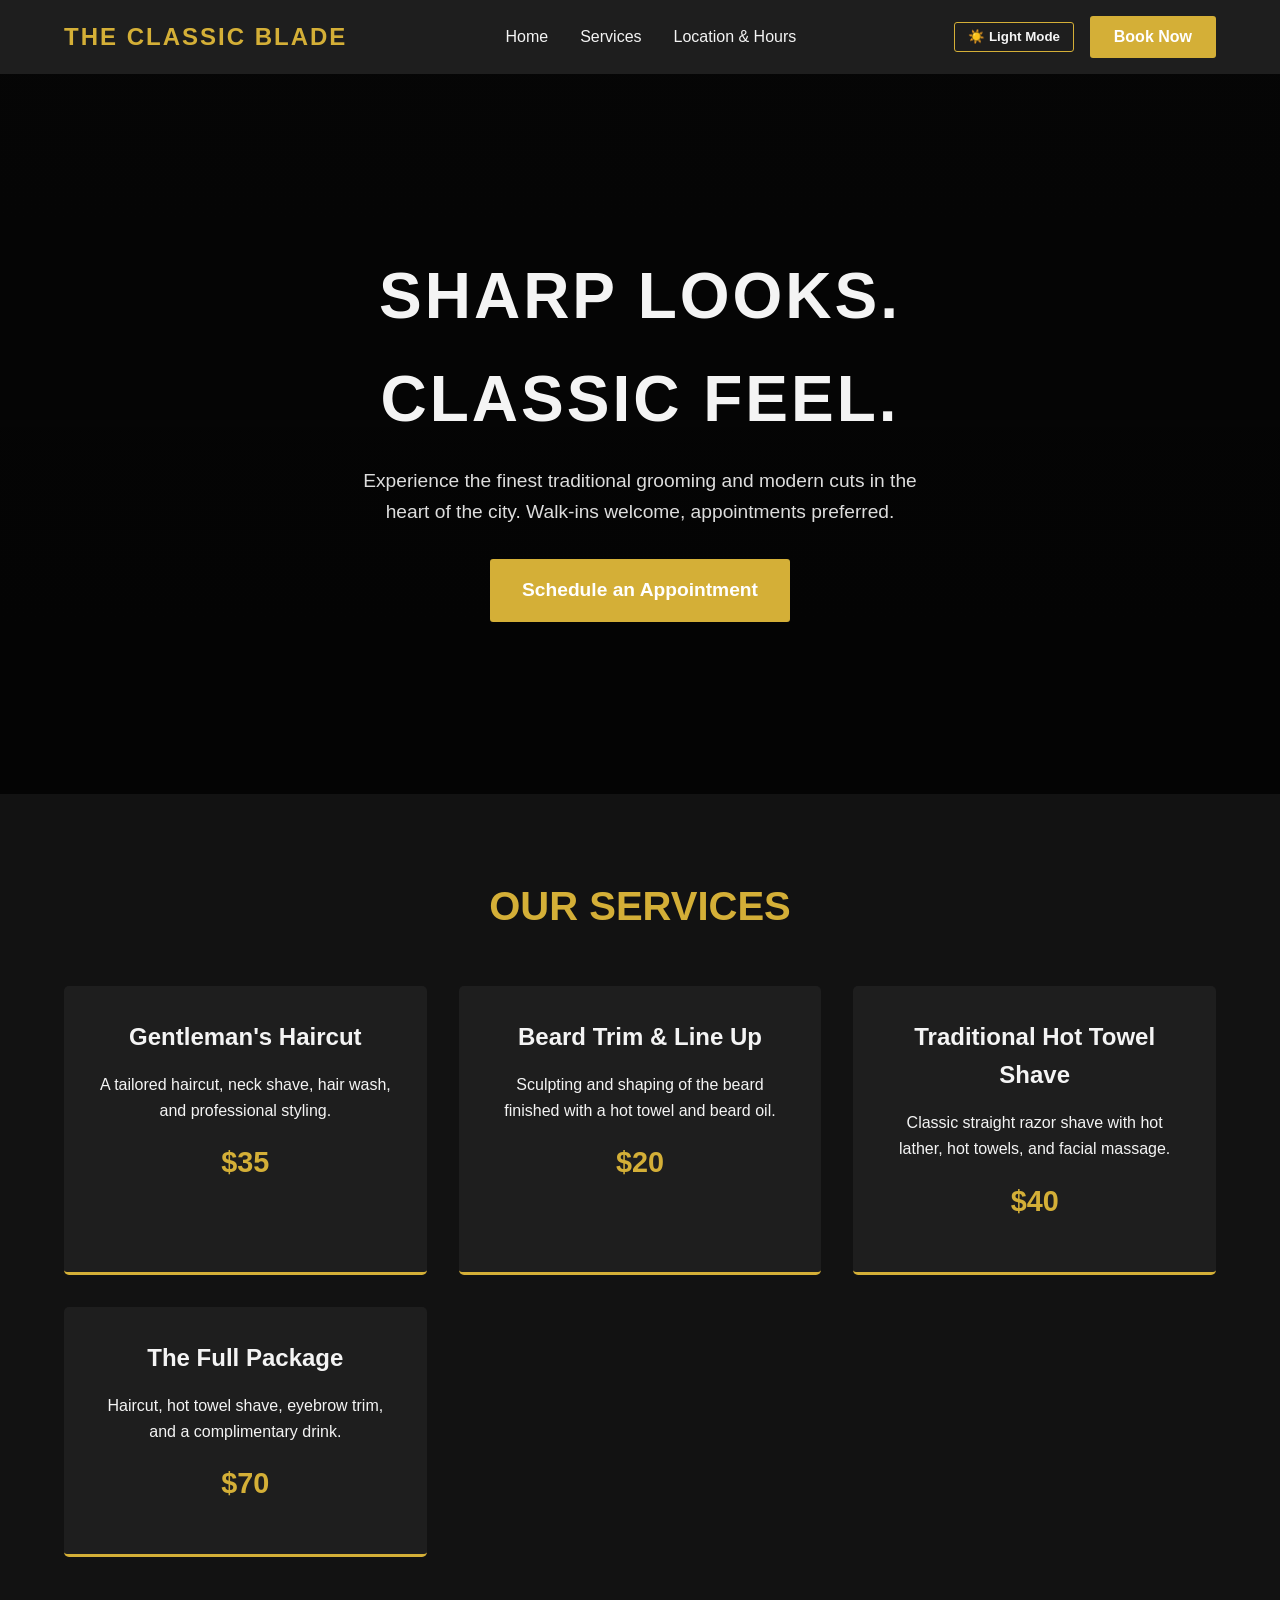
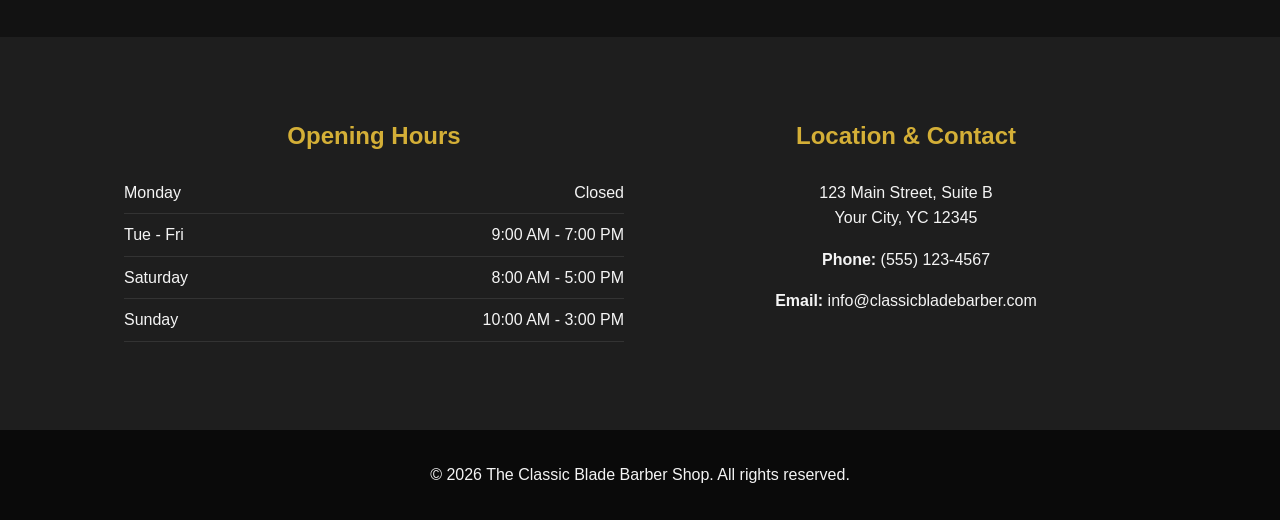
==== barber.html @ c90bcf17 "Add files via upload" ====
<!DOCTYPE html>
<html lang="en">
<head>
    <meta charset="UTF-8">
    <meta name="viewport" content="width=device-width, initial-scale=1.0">
    <title>The Classic Blade | Barber Shop</title>
    <style>
        /* CSS Styles */
        :root {
            /* Default Dark Mode Colors */
            --primary-bg: #121212;
            --secondary-bg: #1e1e1e;
            --text-main: #f4f4f4;
            --accent-gold: #d4af37;
            --footer-bg: #0a0a0a;
            --border-color: #333;
        }

        /* Light Mode Colors */
        body.light-mode {
            --primary-bg: #ffffff;
            --secondary-bg: #f9f9f9;
            --text-main: #222222;
            --accent-gold: #b5952f; /* Slightly darker gold for readability */
            --footer-bg: #e0e0e0;
            --border-color: #ccc;
        }

        * {
            margin: 0;
            padding: 0;
            box-sizing: border-box;
            font-family: 'Segoe UI', Tahoma, Geneva, Verdana, sans-serif;
        }

        body {
            background-color: var(--primary-bg);
            color: var(--text-main);
            line-height: 1.6;
            transition: background-color 0.3s, color 0.3s;
        }

        /* Navigation */
        header {
            background-color: var(--secondary-bg);
            padding: 1rem 5%;
            display: flex;
            justify-content: space-between;
            align-items: center;
            position: sticky;
            top: 0;
            z-index: 100;
            transition: background-color 0.3s;
        }

        .logo {
            font-size: 1.5rem;
            font-weight: bold;
            color: var(--accent-gold);
            text-transform: uppercase;
            letter-spacing: 2px;
        }

        nav ul {
            list-style: none;
            display: flex;
            gap: 2rem;
            align-items: center;
        }

        nav a {
            color: var(--text-main);
            text-decoration: none;
            font-weight: 500;
            transition: color 0.3s;
        }

        nav a:hover {
            color: var(--accent-gold);
        }

        .actions {
            display: flex;
            gap: 1rem;
            align-items: center;
        }

        /* Theme Toggle Button */
        #theme-toggle {
            background: transparent;
            border: 1px solid var(--accent-gold);
            color: var(--text-main);
            padding: 0.4rem 0.8rem;
            cursor: pointer;
            border-radius: 3px;
            font-weight: bold;
            transition: all 0.3s;
        }

        #theme-toggle:hover {
            background-color: var(--accent-gold);
            color: #fff;
        }

        .book-btn {
            background-color: var(--accent-gold);
            color: #fff;
            padding: 0.5rem 1.5rem;
            text-decoration: none;
            font-weight: bold;
            border-radius: 3px;
            transition: background-color 0.3s;
        }

        .book-btn:hover {
            background-color: #8f7520;
        }

        /* Hero Section */
        .hero {
            height: 80vh;
            display: flex;
            flex-direction: column;
            justify-content: center;
            align-items: center;
            text-align: center;
            /* Added a slightly darker overlay so white text always pops on the image */
            background: linear-gradient(rgba(0, 0, 0, 0.7), rgba(0, 0, 0, 0.8)), 
                        url('https://images.unsplash.com/photo-1585747860715-2ba37e788b70?ixlib=rb-4.0.3&auto=format&fit=crop&w=1920&q=80') center/cover;
            padding: 0 20px;
            color: #f4f4f4; /* Force white text on hero */
        }

        .hero h1 {
            font-size: 4rem;
            margin-bottom: 1rem;
            text-transform: uppercase;
            letter-spacing: 3px;
        }

        .hero p {
            font-size: 1.2rem;
            margin-bottom: 2rem;
            max-width: 600px;
            color: #ddd;
        }

        /* Services Section */
        .services {
            padding: 5rem 5%;
            background-color: var(--primary-bg);
            transition: background-color 0.3s;
        }

        .section-title {
            text-align: center;
            font-size: 2.5rem;
            color: var(--accent-gold);
            margin-bottom: 3rem;
            text-transform: uppercase;
        }

        .service-grid {
            display: grid;
            grid-template-columns: repeat(auto-fit, minmax(300px, 1fr));
            gap: 2rem;
            max-width: 1200px;
            margin: 0 auto;
        }

        .service-card {
            background-color: var(--secondary-bg);
            padding: 2rem;
            border-radius: 5px;
            text-align: center;
            border-bottom: 3px solid var(--accent-gold);
            transition: background-color 0.3s;
        }

        .service-card h3 {
            font-size: 1.5rem;
            margin-bottom: 1rem;
        }

        .price {
            font-size: 1.8rem;
            color: var(--accent-gold);
            font-weight: bold;
            margin: 1rem 0;
        }

        /* Info Section */
        .info-section {
            display: flex;
            flex-wrap: wrap;
            background-color: var(--secondary-bg);
            padding: 5rem 5%;
            gap: 2rem;
            justify-content: center;
            transition: background-color 0.3s;
        }

        .info-box {
            flex: 1;
            min-width: 300px;
            max-width: 500px;
            text-align: center;
        }

        .info-box h3 {
            color: var(--accent-gold);
            margin-bottom: 1.5rem;
            font-size: 1.5rem;
        }

        .info-box ul {
            list-style: none;
        }

        .info-box li {
            margin-bottom: 0.5rem;
            display: flex;
            justify-content: space-between;
            border-bottom: 1px solid var(--border-color);
            padding-bottom: 0.5rem;
            transition: border-color 0.3s;
        }

        /* Footer */
        footer {
            text-align: center;
            padding: 2rem;
            background-color: var(--footer-bg);
            color: var(--text-main);
            transition: background-color 0.3s, color 0.3s;
        }

        /* Mobile Responsiveness */
        @media (max-width: 768px) {
            nav ul {
                display: none;
            }
            .hero h1 {
                font-size: 2.5rem;
            }
        }
    </style>
</head>
<body>

    <header>
        <div class="logo">The Classic Blade</div>
        <nav>
            <ul>
                <li><a href="#home">Home</a></li>
                <li><a href="#services">Services</a></li>
                <li><a href="#info">Location & Hours</a></li>
            </ul>
        </nav>
        <div class="actions">
            <button id="theme-toggle">☀️ Light Mode</button>
            <a href="#book" class="book-btn">Book Now</a>
        </div>
    </header>

    <section class="hero" id="home">
        <h1>Sharp Looks. <br>Classic Feel.</h1>
        <p>Experience the finest traditional grooming and modern cuts in the heart of the city. Walk-ins welcome, appointments preferred.</p>
        <a href="#book" class="book-btn" style="font-size: 1.2rem; padding: 1rem 2rem;">Schedule an Appointment</a>
    </section>

    <section class="services" id="services">
        <h2 class="section-title">Our Services</h2>
        <div class="service-grid">
            
            <div class="service-card">
                <h3>Gentleman's Haircut</h3>
                <p>A tailored haircut, neck shave, hair wash, and professional styling.</p>
                <div class="price">$35</div>
            </div>

            <div class="service-card">
                <h3>Beard Trim & Line Up</h3>
                <p>Sculpting and shaping of the beard finished with a hot towel and beard oil.</p>
                <div class="price">$20</div>
            </div>

            <div class="service-card">
                <h3>Traditional Hot Towel Shave</h3>
                <p>Classic straight razor shave with hot lather, hot towels, and facial massage.</p>
                <div class="price">$40</div>
            </div>

            <div class="service-card">
                <h3>The Full Package</h3>
                <p>Haircut, hot towel shave, eyebrow trim, and a complimentary drink.</p>
                <div class="price">$70</div>
            </div>

        </div>
    </section>

    <section class="info-section" id="info">
        <div class="info-box">
            <h3>Opening Hours</h3>
            <ul>
                <li><span>Monday</span> <span>Closed</span></li>
                <li><span>Tue - Fri</span> <span>9:00 AM - 7:00 PM</span></li>
                <li><span>Saturday</span> <span>8:00 AM - 5:00 PM</span></li>
                <li><span>Sunday</span> <span>10:00 AM - 3:00 PM</span></li>
            </ul>
        </div>

        <div class="info-box">
            <h3>Location & Contact</h3>
            <p style="margin-bottom: 1rem;">123 Main Street, Suite B<br>Your City, YC 12345</p>
            <p style="margin-bottom: 1rem;"><strong>Phone:</strong> (555) 123-4567</p>
            <p><strong>Email:</strong> info@classicbladebarber.com</p>
        </div>
    </section>

    <footer>
        <p>&copy; 2026 The Classic Blade Barber Shop. All rights reserved.</p>
    </footer>

    <script>
        const toggleBtn = document.getElementById('theme-toggle');
        const body = document.body;

        // 1. Check if the user previously chose light mode
        if (localStorage.getItem('theme') === 'light') {
            body.classList.add('light-mode');
            toggleBtn.textContent = '🌙 Dark Mode';
        }

        // 2. Listen for clicks on the toggle button
        toggleBtn.addEventListener('click', () => {
            // Toggle the 'light-mode' class on the body
            body.classList.toggle('light-mode');
            
            // Update the button text and save preference
            if (body.classList.contains('light-mode')) {
                localStorage.setItem('theme', 'light');
                toggleBtn.textContent = '🌙 Dark Mode';
            } else {
                localStorage.setItem('theme', 'dark');
                toggleBtn.textContent = '☀️ Light Mode';
            }
        });
    </script>
</body>
</html>
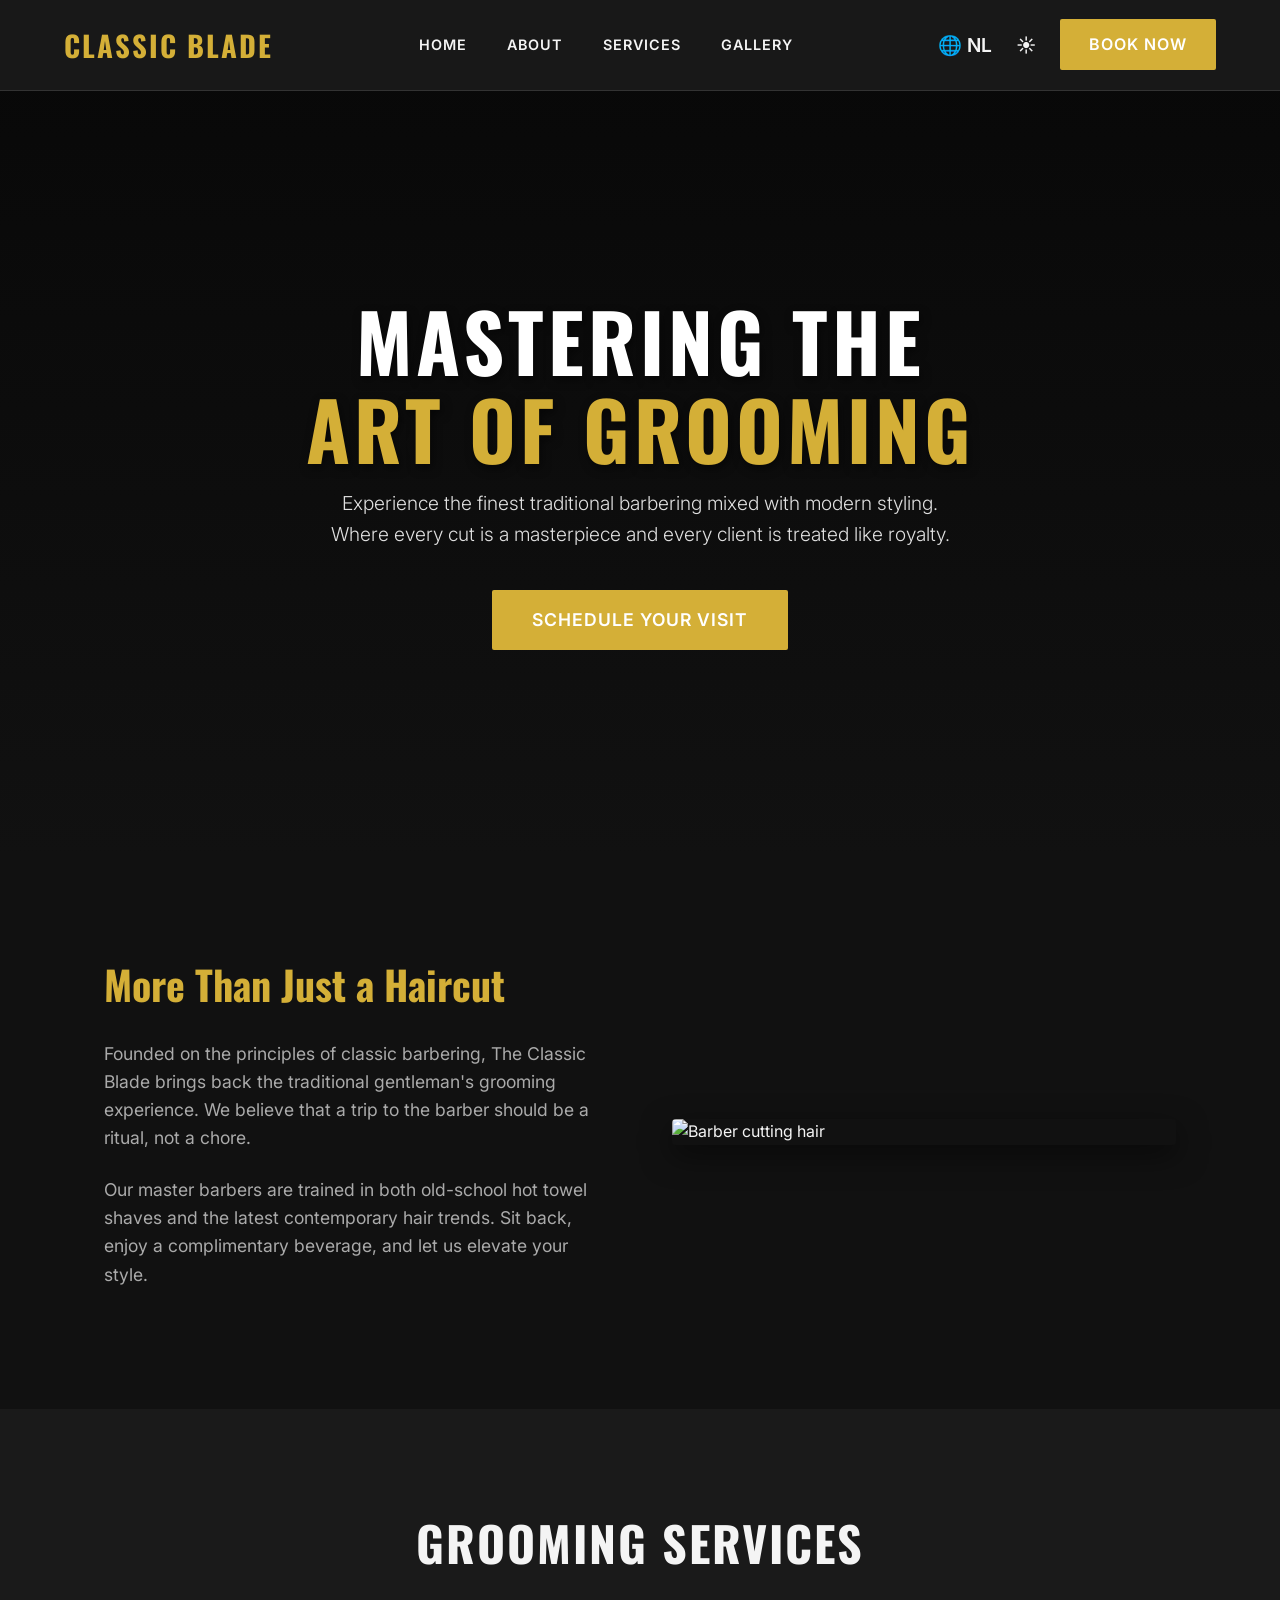
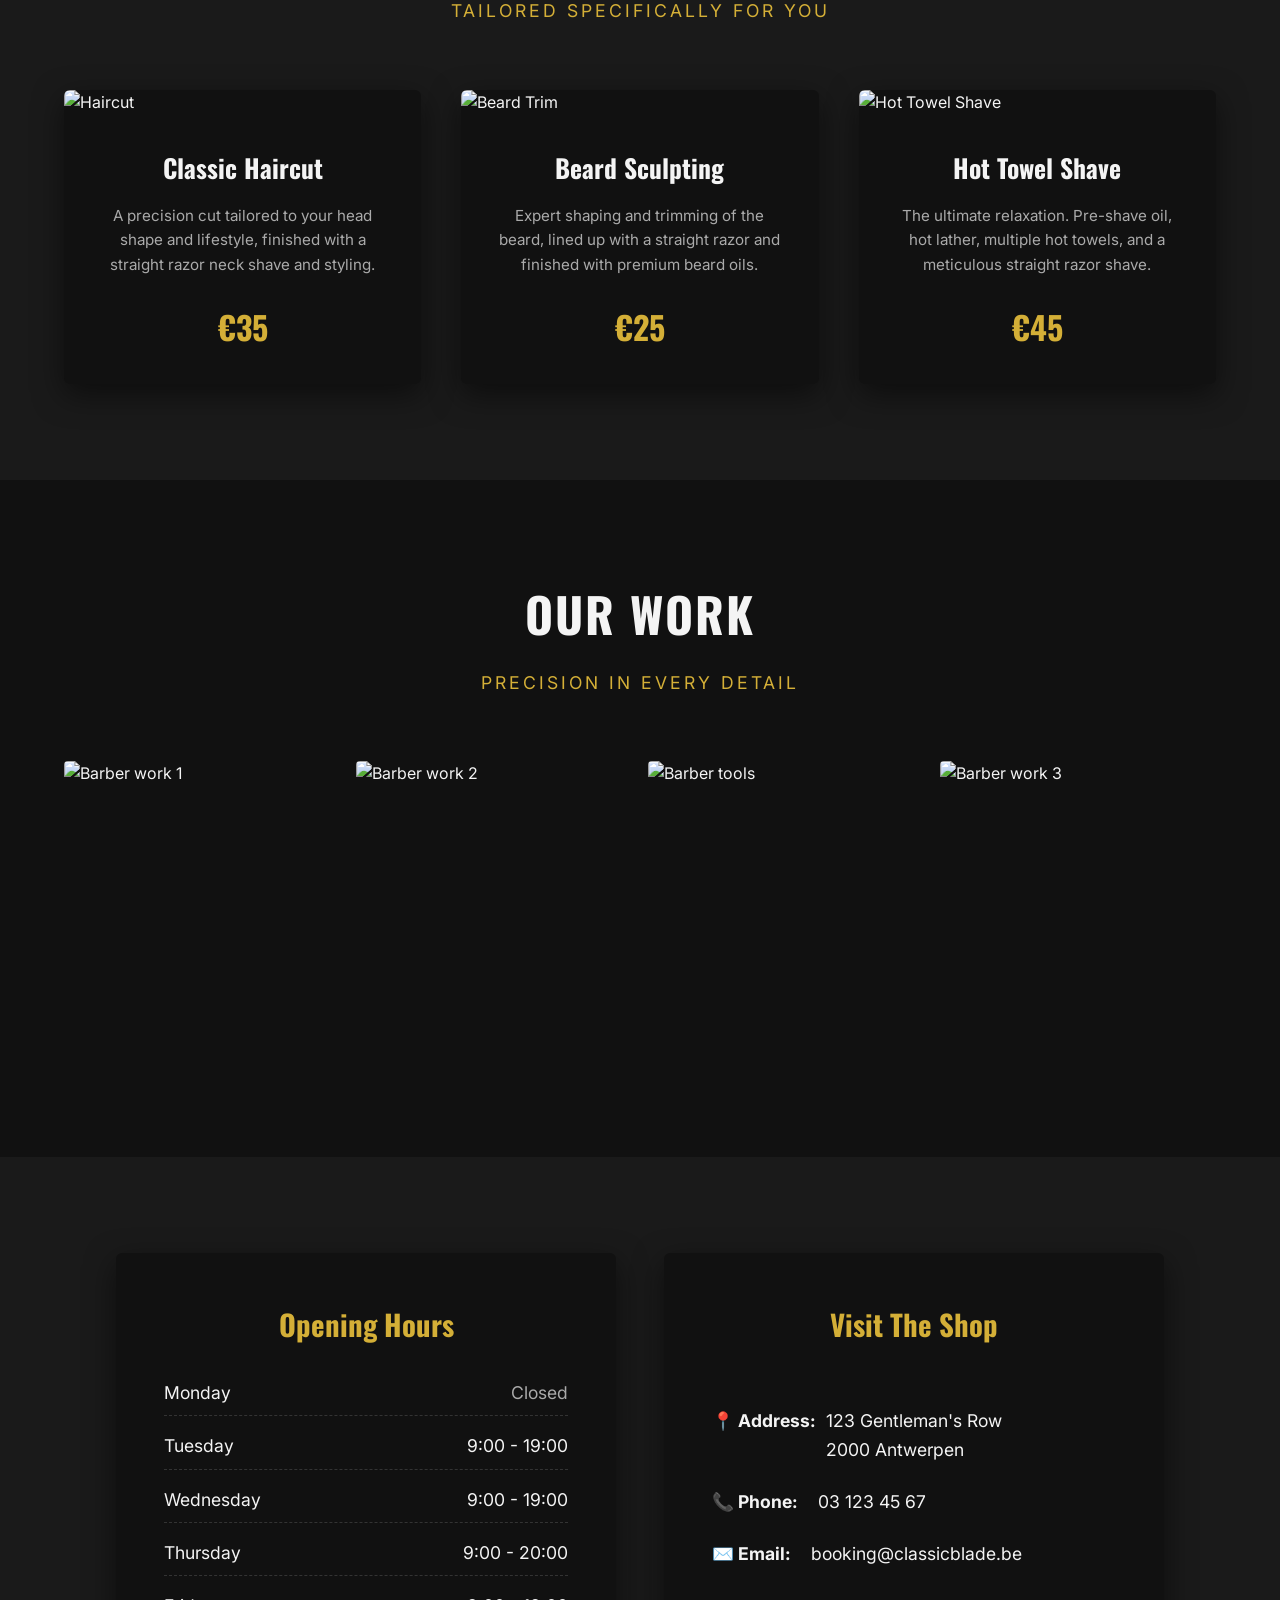
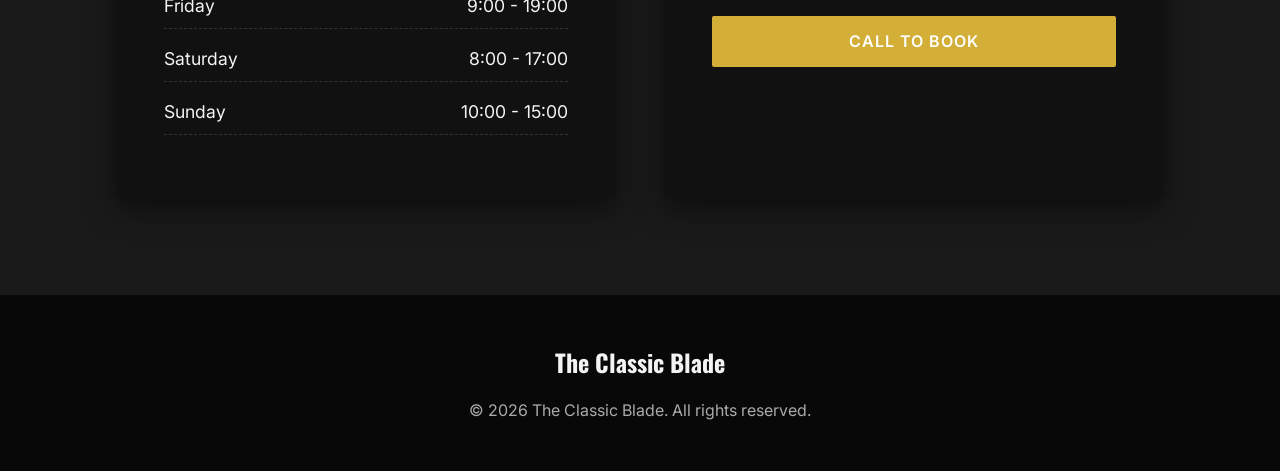
==== commit 038d99cf: "barber.html" ====
--- a/barber.html
+++ b/barber.html
@@ -3,59 +3,81 @@
 <head>
     <meta charset="UTF-8">
     <meta name="viewport" content="width=device-width, initial-scale=1.0">
-    <title>The Classic Blade | Barber Shop</title>
+    <title>The Classic Blade | Premium Grooming</title>
+    
+    <link rel="preconnect" href="https://fonts.googleapis.com">
+    <link rel="preconnect" href="https://fonts.gstatic.com" crossorigin>
+    <link href="https://fonts.googleapis.com/css2?family=Inter:wght@300;400;600&family=Oswald:wght@400;500;700&display=swap" rel="stylesheet">
+
     <style>
         /* CSS Styles */
         :root {
             /* Default Dark Mode Colors */
-            --primary-bg: #121212;
-            --secondary-bg: #1e1e1e;
+            --primary-bg: #111111;
+            --secondary-bg: #1a1a1a;
             --text-main: #f4f4f4;
+            --text-muted: #aaaaaa;
             --accent-gold: #d4af37;
-            --footer-bg: #0a0a0a;
+            --footer-bg: #080808;
             --border-color: #333;
+            --card-shadow: 0 10px 30px rgba(0, 0, 0, 0.5);
+            --glass-bg: rgba(26, 26, 26, 0.85);
         }
 
         /* Light Mode Colors */
         body.light-mode {
-            --primary-bg: #ffffff;
-            --secondary-bg: #f9f9f9;
+            --primary-bg: #f8f9fa;
+            --secondary-bg: #ffffff;
             --text-main: #222222;
-            --accent-gold: #b5952f; /* Slightly darker gold for readability */
-            --footer-bg: #e0e0e0;
-            --border-color: #ccc;
+            --text-muted: #555555;
+            --accent-gold: #b5952f; 
+            --footer-bg: #e9ecef;
+            --border-color: #dddddd;
+            --card-shadow: 0 10px 30px rgba(0, 0, 0, 0.08);
+            --glass-bg: rgba(255, 255, 255, 0.85);
         }
 
         * {
             margin: 0;
             padding: 0;
             box-sizing: border-box;
-            font-family: 'Segoe UI', Tahoma, Geneva, Verdana, sans-serif;
+        }
+
+        html {
+            scroll-behavior: smooth;
         }
 
         body {
+            font-family: 'Inter', sans-serif;
             background-color: var(--primary-bg);
             color: var(--text-main);
             line-height: 1.6;
             transition: background-color 0.3s, color 0.3s;
         }
 
-        /* Navigation */
+        h1, h2, h3, .logo {
+            font-family: 'Oswald', sans-serif;
+        }
+
+        /* Glassmorphism Navigation */
         header {
-            background-color: var(--secondary-bg);
-            padding: 1rem 5%;
+            background-color: var(--glass-bg);
+            backdrop-filter: blur(10px);
+            -webkit-backdrop-filter: blur(10px);
+            padding: 1.2rem 5%;
             display: flex;
             justify-content: space-between;
             align-items: center;
             position: sticky;
             top: 0;
-            z-index: 100;
-            transition: background-color 0.3s;
+            z-index: 1000;
+            border-bottom: 1px solid var(--border-color);
+            transition: all 0.3s ease;
         }
 
         .logo {
-            font-size: 1.5rem;
-            font-weight: bold;
+            font-size: 1.8rem;
+            font-weight: 700;
             color: var(--accent-gold);
             text-transform: uppercase;
             letter-spacing: 2px;
@@ -64,14 +86,17 @@
         nav ul {
             list-style: none;
             display: flex;
-            gap: 2rem;
+            gap: 2.5rem;
             align-items: center;
         }
 
         nav a {
             color: var(--text-main);
             text-decoration: none;
-            font-weight: 500;
+            font-weight: 600;
+            text-transform: uppercase;
+            font-size: 0.9rem;
+            letter-spacing: 1px;
             transition: color 0.3s;
         }
 
@@ -81,272 +106,500 @@
 
         .actions {
             display: flex;
-            gap: 1rem;
+            gap: 1.5rem;
             align-items: center;
         }
 
-        /* Theme Toggle Button */
-        #theme-toggle {
+        /* Header Icon Buttons (Theme & Lang) */
+        .icon-btn {
             background: transparent;
-            border: 1px solid var(--accent-gold);
+            border: none;
             color: var(--text-main);
-            padding: 0.4rem 0.8rem;
             cursor: pointer;
-            border-radius: 3px;
-            font-weight: bold;
-            transition: all 0.3s;
-        }
-
-        #theme-toggle:hover {
+            font-size: 1.2rem;
+            font-weight: 600;
+            font-family: 'Inter', sans-serif;
+            transition: transform 0.3s, color 0.3s;
+            display: flex;
+            align-items: center;
+            gap: 5px;
+        }
+
+        .icon-btn:hover {
+            transform: scale(1.1);
+            color: var(--accent-gold);
+        }
+
+        .btn {
             background-color: var(--accent-gold);
             color: #fff;
-        }
-
-        .book-btn {
-            background-color: var(--accent-gold);
-            color: #fff;
-            padding: 0.5rem 1.5rem;
+            padding: 0.8rem 1.8rem;
             text-decoration: none;
-            font-weight: bold;
-            border-radius: 3px;
-            transition: background-color 0.3s;
-        }
-
-        .book-btn:hover {
-            background-color: #8f7520;
+            font-weight: 600;
+            text-transform: uppercase;
+            letter-spacing: 1px;
+            border-radius: 2px;
+            transition: background-color 0.3s, transform 0.3s;
+            display: inline-block;
+            border: none;
+            cursor: pointer;
+        }
+
+        .btn:hover {
+            background-color: #a38222;
+            transform: translateY(-2px);
         }
 
         /* Hero Section */
         .hero {
-            height: 80vh;
+            height: 85vh;
             display: flex;
             flex-direction: column;
             justify-content: center;
             align-items: center;
             text-align: center;
-            /* Added a slightly darker overlay so white text always pops on the image */
-            background: linear-gradient(rgba(0, 0, 0, 0.7), rgba(0, 0, 0, 0.8)), 
-                        url('https://images.unsplash.com/photo-1585747860715-2ba37e788b70?ixlib=rb-4.0.3&auto=format&fit=crop&w=1920&q=80') center/cover;
+            background: linear-gradient(rgba(0, 0, 0, 0.5), rgba(17, 17, 17, 0.9)), 
+                        url('https://images.unsplash.com/photo-1585747860715-2ba37e788b70?ixlib=rb-4.0.3&auto=format&fit=crop&w=1920&q=80') center/cover fixed;
             padding: 0 20px;
-            color: #f4f4f4; /* Force white text on hero */
+            color: #ffffff;
         }
 
         .hero h1 {
-            font-size: 4rem;
+            font-size: 5rem;
             margin-bottom: 1rem;
             text-transform: uppercase;
-            letter-spacing: 3px;
+            letter-spacing: 4px;
+            line-height: 1.1;
+            text-shadow: 2px 4px 10px rgba(0,0,0,0.5);
         }
 
         .hero p {
             font-size: 1.2rem;
-            margin-bottom: 2rem;
-            max-width: 600px;
-            color: #ddd;
-        }
-
-        /* Services Section */
-        .services {
-            padding: 5rem 5%;
-            background-color: var(--primary-bg);
-            transition: background-color 0.3s;
-        }
+            margin-bottom: 2.5rem;
+            max-width: 650px;
+            font-weight: 300;
+            color: #e0e0e0;
+        }
+
+        /* Section Global */
+        section { padding: 6rem 5%; }
 
         .section-title {
             text-align: center;
+            font-size: 3rem;
+            color: var(--text-main);
+            margin-bottom: 1rem;
+            text-transform: uppercase;
+            letter-spacing: 2px;
+        }
+
+        .section-subtitle {
+            text-align: center;
+            color: var(--accent-gold);
+            font-size: 1.1rem;
+            text-transform: uppercase;
+            letter-spacing: 3px;
+            margin-bottom: 4rem;
+        }
+
+        /* About Section */
+        .about {
+            display: flex;
+            align-items: center;
+            gap: 4rem;
+            max-width: 1200px;
+            margin: 0 auto;
+        }
+
+        .about-text { flex: 1; }
+
+        .about-text h2 {
             font-size: 2.5rem;
+            margin-bottom: 1.5rem;
             color: var(--accent-gold);
-            margin-bottom: 3rem;
-            text-transform: uppercase;
-        }
+        }
+
+        .about-text p {
+            color: var(--text-muted);
+            margin-bottom: 1.5rem;
+            font-size: 1.1rem;
+        }
+
+        .about-img {
+            flex: 1;
+            border-radius: 4px;
+            overflow: hidden;
+            box-shadow: var(--card-shadow);
+        }
+
+        .about-img img {
+            width: 100%;
+            height: auto;
+            display: block;
+            transition: transform 0.5s;
+        }
+
+        .about-img:hover img { transform: scale(1.05); }
+
+        /* Services Section */
+        .services { background-color: var(--secondary-bg); }
 
         .service-grid {
             display: grid;
-            grid-template-columns: repeat(auto-fit, minmax(300px, 1fr));
-            gap: 2rem;
+            grid-template-columns: repeat(auto-fit, minmax(280px, 1fr));
+            gap: 2.5rem;
             max-width: 1200px;
             margin: 0 auto;
         }
 
         .service-card {
-            background-color: var(--secondary-bg);
+            background-color: var(--primary-bg);
+            border-radius: 6px;
+            overflow: hidden;
+            box-shadow: var(--card-shadow);
+            transition: transform 0.3s, box-shadow 0.3s;
+        }
+
+        .service-card:hover {
+            transform: translateY(-10px);
+            box-shadow: 0 15px 40px rgba(0, 0, 0, 0.6);
+        }
+
+        body.light-mode .service-card:hover { box-shadow: 0 15px 40px rgba(0, 0, 0, 0.15); }
+
+        .service-img {
+            height: 200px;
+            width: 100%;
+            object-fit: cover;
+        }
+
+        .service-content {
             padding: 2rem;
-            border-radius: 5px;
             text-align: center;
-            border-bottom: 3px solid var(--accent-gold);
-            transition: background-color 0.3s;
-        }
-
-        .service-card h3 {
-            font-size: 1.5rem;
+        }
+
+        .service-content h3 {
+            font-size: 1.6rem;
             margin-bottom: 1rem;
         }
 
+        .service-content p {
+            color: var(--text-muted);
+            font-size: 0.95rem;
+            margin-bottom: 1.5rem;
+        }
+
         .price {
-            font-size: 1.8rem;
+            font-size: 2rem;
             color: var(--accent-gold);
-            font-weight: bold;
-            margin: 1rem 0;
-        }
+            font-family: 'Oswald', sans-serif;
+            font-weight: 700;
+        }
+
+        /* Gallery Section */
+        .gallery-grid {
+            display: grid;
+            grid-template-columns: repeat(auto-fit, minmax(250px, 1fr));
+            gap: 1rem;
+            max-width: 1200px;
+            margin: 0 auto;
+        }
+
+        .gallery-item {
+            position: relative;
+            overflow: hidden;
+            border-radius: 4px;
+            height: 300px;
+        }
+
+        .gallery-item img {
+            width: 100%;
+            height: 100%;
+            object-fit: cover;
+            transition: transform 0.5s;
+        }
+
+        .gallery-item:hover img { transform: scale(1.1); }
 
         /* Info Section */
         .info-section {
             display: flex;
             flex-wrap: wrap;
             background-color: var(--secondary-bg);
-            padding: 5rem 5%;
-            gap: 2rem;
+            gap: 3rem;
             justify-content: center;
-            transition: background-color 0.3s;
+            max-width: 100%;
         }
 
         .info-box {
             flex: 1;
             min-width: 300px;
             max-width: 500px;
-            text-align: center;
+            background-color: var(--primary-bg);
+            padding: 3rem;
+            border-radius: 6px;
+            box-shadow: var(--card-shadow);
         }
 
         .info-box h3 {
             color: var(--accent-gold);
+            margin-bottom: 2rem;
+            font-size: 1.8rem;
+            text-align: center;
+        }
+
+        .info-box ul { list-style: none; }
+
+        .info-box li {
+            margin-bottom: 1rem;
+            display: flex;
+            justify-content: space-between;
+            border-bottom: 1px dashed var(--border-color);
+            padding-bottom: 0.5rem;
+            font-size: 1.1rem;
+        }
+
+        .contact-details p {
             margin-bottom: 1.5rem;
-            font-size: 1.5rem;
-        }
-
-        .info-box ul {
-            list-style: none;
-        }
-
-        .info-box li {
-            margin-bottom: 0.5rem;
-            display: flex;
-            justify-content: space-between;
-            border-bottom: 1px solid var(--border-color);
-            padding-bottom: 0.5rem;
-            transition: border-color 0.3s;
+            font-size: 1.1rem;
+            display: flex;
+            align-items: center;
+            gap: 10px;
         }
 
         /* Footer */
         footer {
             text-align: center;
-            padding: 2rem;
+            padding: 3rem;
             background-color: var(--footer-bg);
-            color: var(--text-main);
-            transition: background-color 0.3s, color 0.3s;
+            color: var(--text-muted);
         }
 
         /* Mobile Responsiveness */
+        @media (max-width: 900px) {
+            .about { flex-direction: column; }
+            .hero h1 { font-size: 3.5rem; }
+        }
+
         @media (max-width: 768px) {
-            nav ul {
-                display: none;
+            nav ul { display: none; }
+            .actions { gap: 1rem; }
+            .btn {
+                padding: 0.6rem 1.2rem;
+                font-size: 0.9rem;
             }
-            .hero h1 {
-                font-size: 2.5rem;
-            }
+            .hero h1 { font-size: 2.8rem; }
+            .icon-btn span { display: none; } /* Hides 'NL' text on mobile, just shows globe */
         }
     </style>
 </head>
 <body>
 
     <header>
-        <div class="logo">The Classic Blade</div>
+        <div class="logo">Classic Blade</div>
         <nav>
             <ul>
-                <li><a href="#home">Home</a></li>
-                <li><a href="#services">Services</a></li>
-                <li><a href="#info">Location & Hours</a></li>
+                <li><a href="#home" data-i18n="nav_home">Home</a></li>
+                <li><a href="#about" data-i18n="nav_about">About</a></li>
+                <li><a href="#services" data-i18n="nav_services">Services</a></li>
+                <li><a href="#gallery" data-i18n="nav_gallery">Gallery</a></li>
             </ul>
         </nav>
         <div class="actions">
-            <button id="theme-toggle">☀️ Light Mode</button>
-            <a href="#book" class="book-btn">Book Now</a>
+            <button id="lang-toggle" class="icon-btn" title="Switch Language">🌐 <span>NL</span></button>
+            <button id="theme-toggle" class="icon-btn" title="Toggle Light/Dark Mode">☀️</button>
+            
+            <a href="#info" class="btn" data-i18n="nav_book">Book Now</a>
         </div>
     </header>
 
     <section class="hero" id="home">
-        <h1>Sharp Looks. <br>Classic Feel.</h1>
-        <p>Experience the finest traditional grooming and modern cuts in the heart of the city. Walk-ins welcome, appointments preferred.</p>
-        <a href="#book" class="book-btn" style="font-size: 1.2rem; padding: 1rem 2rem;">Schedule an Appointment</a>
+        <h1>
+            <span data-i18n="hero_title1">Mastering the</span> <br>
+            <span style="color: var(--accent-gold);" data-i18n="hero_title2">Art of Grooming</span>
+        </h1>
+        <p data-i18n="hero_desc">Experience the finest traditional barbering mixed with modern styling. Where every cut is a masterpiece and every client is treated like royalty.</p>
+        <a href="#info" class="btn" style="font-size: 1.1rem; padding: 1rem 2.5rem;" data-i18n="hero_btn">Schedule Your Visit</a>
     </section>
 
-    <section class="services" id="services">
-        <h2 class="section-title">Our Services</h2>
-        <div class="service-grid">
-            
-            <div class="service-card">
-                <h3>Gentleman's Haircut</h3>
-                <p>A tailored haircut, neck shave, hair wash, and professional styling.</p>
-                <div class="price">$35</div>
-            </div>
-
-            <div class="service-card">
-                <h3>Beard Trim & Line Up</h3>
-                <p>Sculpting and shaping of the beard finished with a hot towel and beard oil.</p>
-                <div class="price">$20</div>
-            </div>
-
-            <div class="service-card">
-                <h3>Traditional Hot Towel Shave</h3>
-                <p>Classic straight razor shave with hot lather, hot towels, and facial massage.</p>
-                <div class="price">$40</div>
-            </div>
-
-            <div class="service-card">
-                <h3>The Full Package</h3>
-                <p>Haircut, hot towel shave, eyebrow trim, and a complimentary drink.</p>
-                <div class="price">$70</div>
-            </div>
-
+    <section class="about" id="about">
+        <div class="about-text">
+            <h2 data-i18n="about_title">More Than Just a Haircut</h2>
+            <p data-i18n="about_p1">Founded on the principles of classic barbering, The Classic Blade brings back the traditional gentleman's grooming experience. We believe that a trip to the barber should be a ritual, not a chore.</p>
+            <p data-i18n="about_p2">Our master barbers are trained in both old-school hot towel shaves and the latest contemporary hair trends. Sit back, enjoy a complimentary beverage, and let us elevate your style.</p>
+        </div>
+        <div class="about-img">
+            <img src="https://images.unsplash.com/photo-1503951914875-452162b0f3f1?ixlib=rb-4.0.3&auto=format&fit=crop&w=800&q=80" alt="Barber cutting hair">
         </div>
     </section>
 
+    <section class="services" id="services">
+        <h2 class="section-title" data-i18n="services_title">Grooming Services</h2>
+        <p class="section-subtitle" data-i18n="services_sub">Tailored specifically for you</p>
+        
+        <div class="service-grid">
+            <div class="service-card">
+                <img src="https://images.unsplash.com/photo-1622286342621-4bd786c2447c?ixlib=rb-4.0.3&auto=format&fit=crop&w=600&q=80" alt="Haircut" class="service-img">
+                <div class="service-content">
+                    <h3 data-i18n="srv1_title">Classic Haircut</h3>
+                    <p data-i18n="srv1_desc">A precision cut tailored to your head shape and lifestyle, finished with a straight razor neck shave and styling.</p>
+                    <div class="price">€35</div>
+                </div>
+            </div>
+
+            <div class="service-card">
+                <img src="https://images.unsplash.com/photo-1621605815971-fbc98d665033?ixlib=rb-4.0.3&auto=format&fit=crop&w=600&q=80" alt="Beard Trim" class="service-img">
+                <div class="service-content">
+                    <h3 data-i18n="srv2_title">Beard Sculpting</h3>
+                    <p data-i18n="srv2_desc">Expert shaping and trimming of the beard, lined up with a straight razor and finished with premium beard oils.</p>
+                    <div class="price">€25</div>
+                </div>
+            </div>
+
+            <div class="service-card">
+                <img src="https://www.styleseat.com/blog/wp-content/uploads/2021/11/smiling-man-getting-a-hot-towel-shave-1.jpg" alt="Hot Towel Shave" class="service-img">
+                <div class="service-content">
+                    <h3 data-i18n="srv3_title">Hot Towel Shave</h3>
+                    <p data-i18n="srv3_desc">The ultimate relaxation. Pre-shave oil, hot lather, multiple hot towels, and a meticulous straight razor shave.</p>
+                    <div class="price">€45</div>
+                </div>
+            </div>
+        </div>
+    </section>
+
+    <section class="gallery" id="gallery">
+        <h2 class="section-title" data-i18n="gallery_title">Our Work</h2>
+        <p class="section-subtitle" data-i18n="gallery_sub">Precision in every detail</p>
+        <div class="gallery-grid">
+            <div class="gallery-item"><img src="https://images.unsplash.com/photo-1599351431202-1e0f0137899a?ixlib=rb-4.0.3&auto=format&fit=crop&w=600&q=80" alt="Barber work 1"></div>
+            <div class="gallery-item"><img src="https://www.tonyorrsbarbershop.com/IMG_0703.JPG" alt="Barber work 2"></div>
+            <div class="gallery-item"><img src="https://images.unsplash.com/photo-1605497788044-5a32c7078486?ixlib=rb-4.0.3&auto=format&fit=crop&w=600&q=80" alt="Barber tools"></div>
+            <div class="gallery-item"><img src="https://loungebarbersalon.com/wp-content/uploads/2024/03/portfolio-work-lounge_barber_salon-anil-harricharan-05-700x700.jpg" alt="Barber work 3"></div>
+        </div>
+    </section>
+
     <section class="info-section" id="info">
         <div class="info-box">
-            <h3>Opening Hours</h3>
+            <h3 data-i18n="hours_title">Opening Hours</h3>
             <ul>
-                <li><span>Monday</span> <span>Closed</span></li>
-                <li><span>Tue - Fri</span> <span>9:00 AM - 7:00 PM</span></li>
-                <li><span>Saturday</span> <span>8:00 AM - 5:00 PM</span></li>
-                <li><span>Sunday</span> <span>10:00 AM - 3:00 PM</span></li>
+                <li><span data-i18n="day_mon">Monday</span> <span style="color: var(--text-muted)" data-i18n="closed">Closed</span></li>
+                <li><span data-i18n="day_tue">Tuesday</span> <span>9:00 - 19:00</span></li>
+                <li><span data-i18n="day_wed">Wednesday</span> <span>9:00 - 19:00</span></li>
+                <li><span data-i18n="day_thu">Thursday</span> <span>9:00 - 20:00</span></li>
+                <li><span data-i18n="day_fri">Friday</span> <span>9:00 - 19:00</span></li>
+                <li><span data-i18n="day_sat">Saturday</span> <span>8:00 - 17:00</span></li>
+                <li><span data-i18n="day_sun">Sunday</span> <span>10:00 - 15:00</span></li>
             </ul>
         </div>
 
-        <div class="info-box">
-            <h3>Location & Contact</h3>
-            <p style="margin-bottom: 1rem;">123 Main Street, Suite B<br>Your City, YC 12345</p>
-            <p style="margin-bottom: 1rem;"><strong>Phone:</strong> (555) 123-4567</p>
-            <p><strong>Email:</strong> info@classicbladebarber.com</p>
+        <div class="info-box contact-details">
+            <h3 data-i18n="contact_title">Visit The Shop</h3>
+            <p><strong>📍 <span data-i18n="address">Address</span>:</strong> <br>123 Gentleman's Row<br>2000 Antwerpen</p>
+            <p><strong>📞 <span data-i18n="phone">Phone</span>:</strong> <br><a href="tel:031234567" style="color: var(--text-main); text-decoration: none;">03 123 45 67</a></p>
+            <p><strong>✉️ <span data-i18n="email">Email</span>:</strong> <br><a href="mailto:booking@classicblade.be" style="color: var(--text-main); text-decoration: none;">booking@classicblade.be</a></p>
+            
+            <a href="tel:031234567" class="btn" style="width: 100%; text-align: center; margin-top: 1.5rem;" data-i18n="call_btn">Call to Book</a>
         </div>
     </section>
 
     <footer>
-        <p>&copy; 2026 The Classic Blade Barber Shop. All rights reserved.</p>
+        <h2 style="font-family: 'Oswald', sans-serif; color: var(--text-main); margin-bottom: 1rem;">The Classic Blade</h2>
+        <p>&copy; 2026 The Classic Blade. <span data-i18n="footer">All rights reserved.</span></p>
     </footer>
 
     <script>
-        const toggleBtn = document.getElementById('theme-toggle');
+        // --- THEME TOGGLE LOGIC ---
+        const themeBtn = document.getElementById('theme-toggle');
         const body = document.body;
 
-        // 1. Check if the user previously chose light mode
-        if (localStorage.getItem('theme') === 'light') {
+        if (localStorage.getItem('premium-theme') === 'light') {
             body.classList.add('light-mode');
-            toggleBtn.textContent = '🌙 Dark Mode';
-        }
-
-        // 2. Listen for clicks on the toggle button
-        toggleBtn.addEventListener('click', () => {
-            // Toggle the 'light-mode' class on the body
+            themeBtn.textContent = '🌙';
+        }
+
+        themeBtn.addEventListener('click', () => {
             body.classList.toggle('light-mode');
+            if (body.classList.contains('light-mode')) {
+                localStorage.setItem('premium-theme', 'light');
+                themeBtn.textContent = '🌙';
+            } else {
+                localStorage.setItem('premium-theme', 'dark');
+                themeBtn.textContent = '☀️';
+            }
+        });
+
+        // --- LANGUAGE TRANSLATION LOGIC ---
+        const langBtn = document.getElementById('lang-toggle');
+        const langSpan = langBtn.querySelector('span');
+        
+        // Dictionary containing our English and Dutch translations
+        const translations = {
+            en: {
+                nav_home: "Home", nav_about: "About", nav_services: "Services", nav_gallery: "Gallery", nav_book: "Book Now",
+                hero_title1: "Mastering the", hero_title2: "Art of Grooming",
+                hero_desc: "Experience the finest traditional barbering mixed with modern styling. Where every cut is a masterpiece and every client is treated like royalty.",
+                hero_btn: "Schedule Your Visit",
+                about_title: "More Than Just a Haircut",
+                about_p1: "Founded on the principles of classic barbering, The Classic Blade brings back the traditional gentleman's grooming experience. We believe that a trip to the barber should be a ritual, not a chore.",
+                about_p2: "Our master barbers are trained in both old-school hot towel shaves and the latest contemporary hair trends. Sit back, enjoy a complimentary beverage, and let us elevate your style.",
+                services_title: "Grooming Services", services_sub: "Tailored specifically for you",
+                srv1_title: "Classic Haircut", srv1_desc: "A precision cut tailored to your head shape and lifestyle, finished with a straight razor neck shave and styling.",
+                srv2_title: "Beard Sculpting", srv2_desc: "Expert shaping and trimming of the beard, lined up with a straight razor and finished with premium beard oils.",
+                srv3_title: "Hot Towel Shave", srv3_desc: "The ultimate relaxation. Pre-shave oil, hot lather, multiple hot towels, and a meticulous straight razor shave.",
+                gallery_title: "Our Work", gallery_sub: "Precision in every detail",
+                hours_title: "Opening Hours", day_mon: "Monday", day_tue: "Tuesday", day_wed: "Wednesday", day_thu: "Thursday", day_fri: "Friday", day_sat: "Saturday", day_sun: "Sunday", closed: "Closed",
+                contact_title: "Visit The Shop", address: "Address", phone: "Phone", email: "Email", call_btn: "Call to Book", footer: "All rights reserved."
+            },
+            nl: {
+                nav_home: "Start", nav_about: "Over Ons", nav_services: "Diensten", nav_gallery: "Galerij", nav_book: "Boek Nu",
+                hero_title1: "Meester in de", hero_title2: "Kunst van Verzorging",
+                hero_desc: "Ervaar de beste traditionele barbier technieken gemengd met moderne styling. Waar elke knipbeurt een meesterwerk is en elke klant als royalty wordt behandeld.",
+                hero_btn: "Plan Je Bezoek",
+                about_title: "Meer Dan Alleen Knippen",
+                about_p1: "Opgericht op de principes van het klassieke barbiersvak, brengt The Classic Blade de traditionele herenverzorging terug. Wij geloven dat een bezoek aan de barbier een ritueel moet zijn, geen verplichting.",
+                about_p2: "Onze meesterbarbiers zijn getraind in zowel de ouderwetse hot towel shaves als de nieuwste haartrends. Leun achterover, geniet van een drankje en laat ons je stijl naar een hoger niveau tillen.",
+                services_title: "Onze Diensten", services_sub: "Speciaal voor jou op maat gemaakt",
+                srv1_title: "Klassieke Knipbeurt", srv1_desc: "Een precisiesnit afgestemd op jouw hoofdvorm en levensstijl, afgewerkt met een open scheermes in de nek en styling.",
+                srv2_title: "Baard Trimmen", srv2_desc: "Vakkundig vormen en trimmen van de baard, strakke lijnen met een open scheermes en afgewerkt met premium baardolie.",
+                srv3_title: "Hot Towel Shave", srv3_desc: "Ultieme ontspanning. Pre-shave olie, warm schuim, meerdere warme handdoeken en een nauwkeurige scheerbeurt.",
+                gallery_title: "Ons Werk", gallery_sub: "Precisie in elk detail",
+                hours_title: "Openingsuren", day_mon: "Maandag", day_tue: "Dinsdag", day_wed: "Woensdag", day_thu: "Donderdag", day_fri: "Vrijdag", day_sat: "Zaterdag", day_sun: "Zondag", closed: "Gesloten",
+                contact_title: "Bezoek de Zaak", address: "Adres", phone: "Telefoon", email: "E-mail", call_btn: "Bel om te Boeken", footer: "Alle rechten voorbehouden."
+            }
+        };
+
+        // Determine current language (default to EN)
+        let currentLang = localStorage.getItem('website-lang') || 'en';
+
+        // Function to update the text on the page
+        function setLanguage(lang) {
+            // Find all elements with a 'data-i18n' attribute
+            const elements = document.querySelectorAll('[data-i18n]');
             
-            // Update the button text and save preference
-            if (body.classList.contains('light-mode')) {
-                localStorage.setItem('theme', 'light');
-                toggleBtn.textContent = '🌙 Dark Mode';
+            elements.forEach(el => {
+                const key = el.getAttribute('data-i18n');
+                if (translations[lang][key]) {
+                    el.textContent = translations[lang][key];
+                }
+            });
+
+            // Update button text to show what you can switch TO
+            if(lang === 'en') {
+                langSpan.textContent = 'NL';
             } else {
-                localStorage.setItem('theme', 'dark');
-                toggleBtn.textContent = '☀️ Light Mode';
+                langSpan.textContent = 'EN';
             }
+        }
+
+        // Initialize language on load
+        setLanguage(currentLang);
+
+        // Listen for clicks on the language button
+        langBtn.addEventListener('click', () => {
+            currentLang = currentLang === 'en' ? 'nl' : 'en'; // Switch it
+            localStorage.setItem('website-lang', currentLang); // Save preference
+            setLanguage(currentLang); // Update the page
         });
     </script>
 </body>
-</html>+</html>
